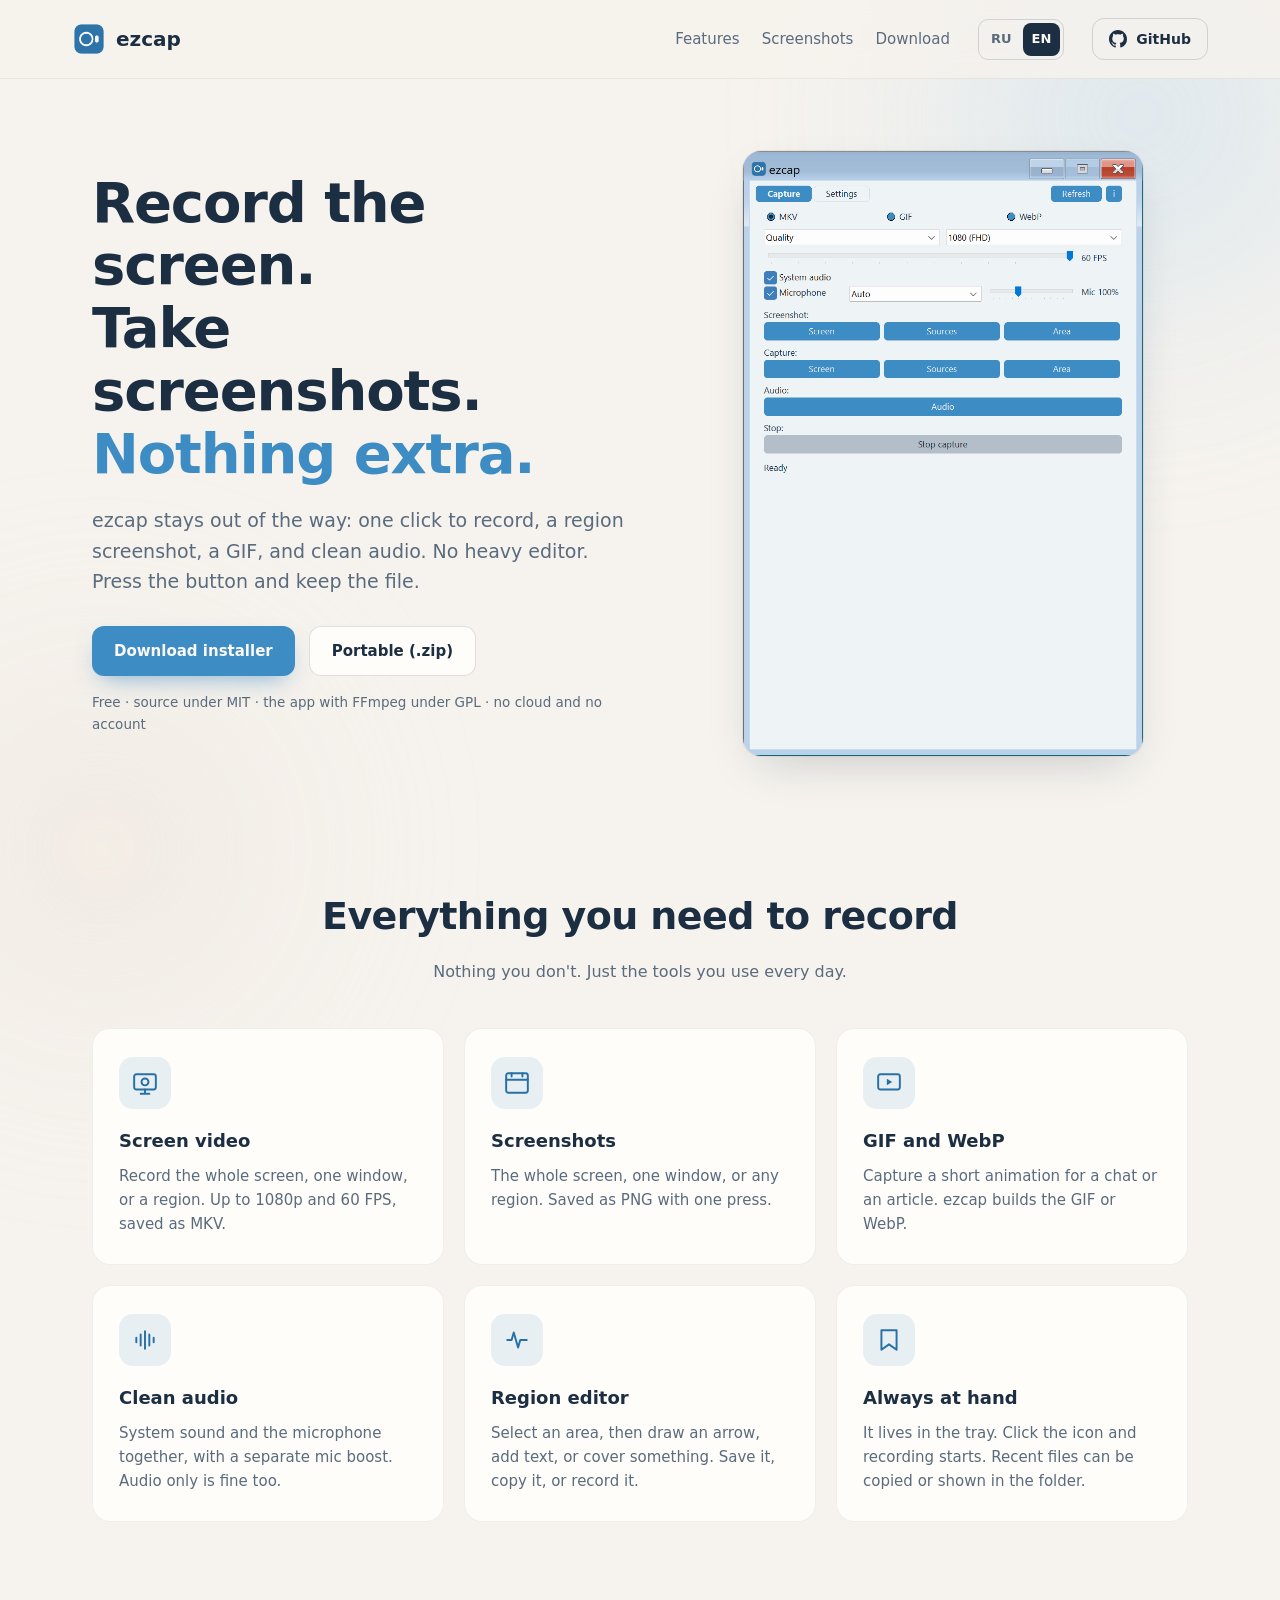
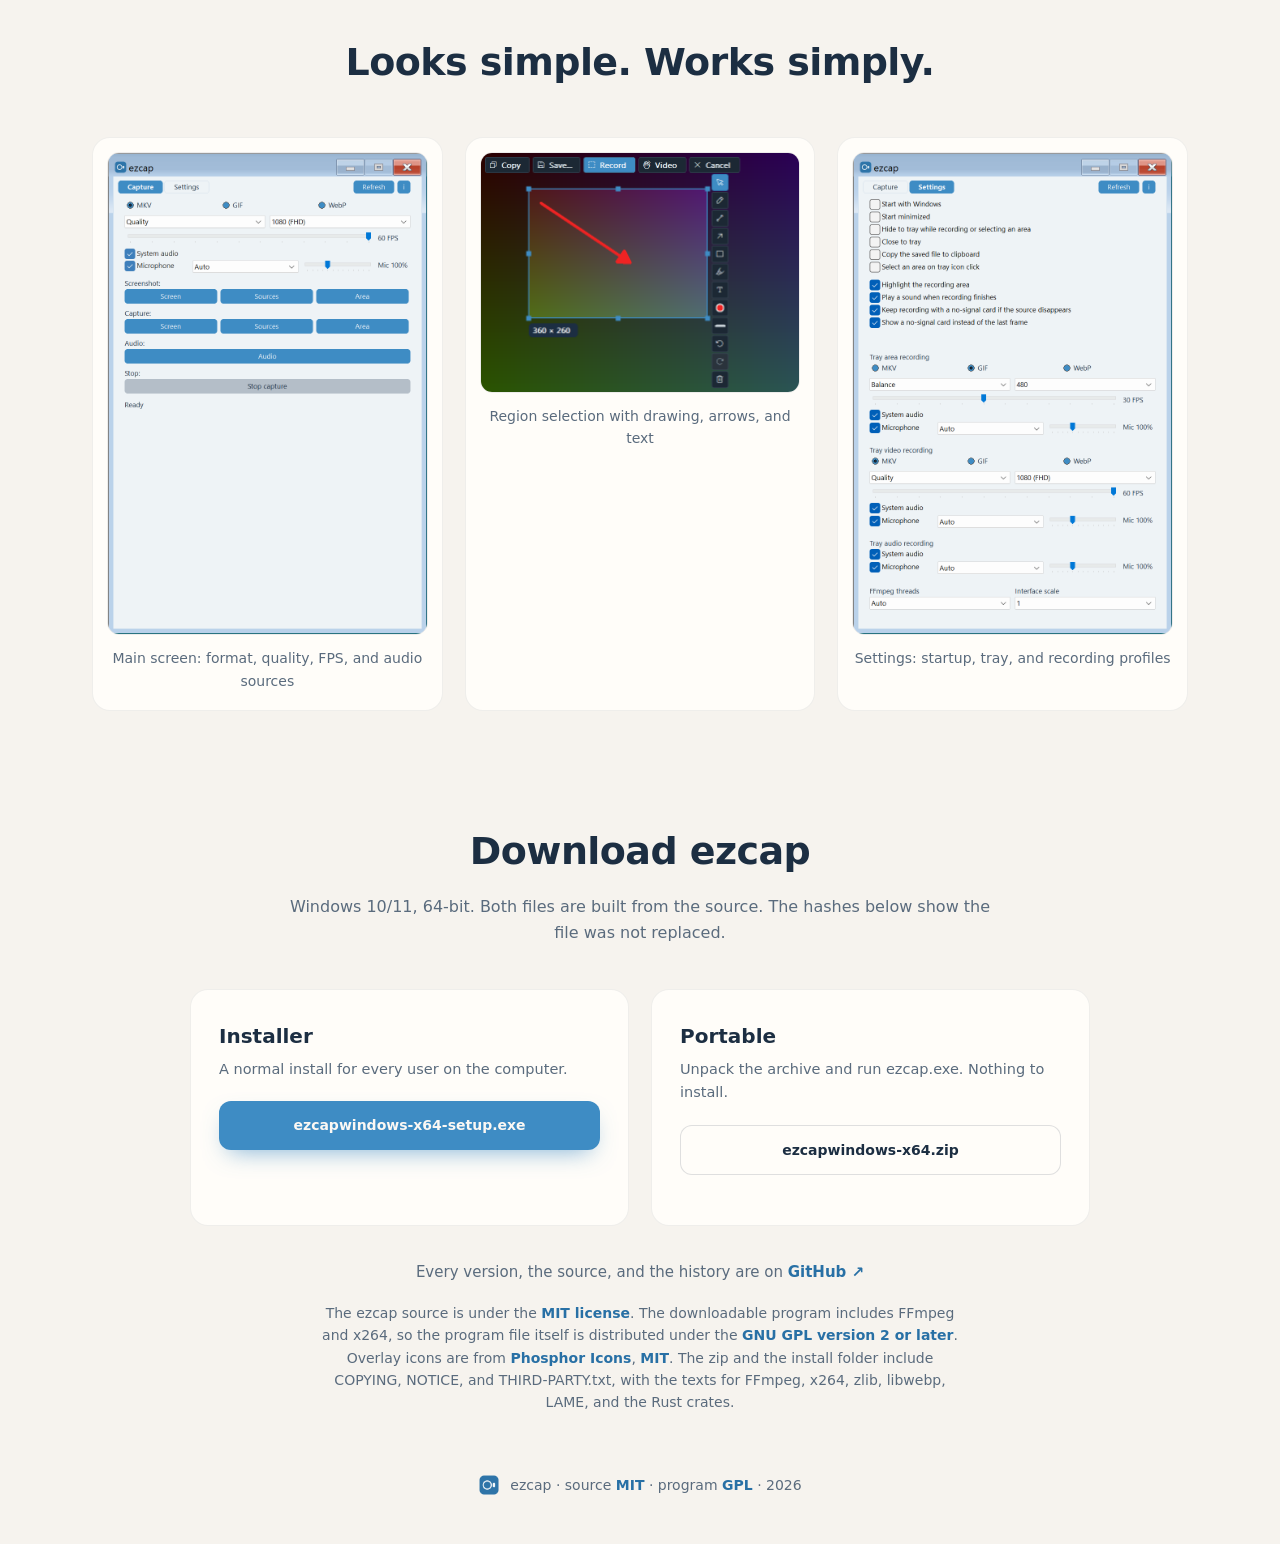
==== site/en/index.html @ 83a499a3 "Publish the bilingual site and the neural-network notice. The site offers Russian and English, state" ====
<!DOCTYPE html>
<html lang="en" data-size-unit="MB">
<head>
  <meta charset="UTF-8">
  <meta name="viewport" content="width=device-width, initial-scale=1.0">
  <title>ezcap — screen recorder and screenshots for Windows</title>
  <meta name="description" content="ezcap records the screen, a window, or a region, and takes screenshots and short GIFs. A free app for Windows 10 and 11, with no account.">
  <meta name="robots" content="index, follow">
  <meta name="theme-color" content="#3e8cc4">
  <link rel="canonical" href="https://machine202502.github.io/ezcap/en/">
  <link rel="alternate" hreflang="ru" href="https://machine202502.github.io/ezcap/">
  <link rel="alternate" hreflang="en" href="https://machine202502.github.io/ezcap/en/">
  <link rel="alternate" hreflang="x-default" href="https://machine202502.github.io/ezcap/en/">
  <meta property="og:type" content="website">
  <meta property="og:site_name" content="ezcap">
  <meta property="og:locale" content="en_US">
  <meta property="og:locale:alternate" content="ru_RU">
  <meta property="og:title" content="ezcap — screen recorder and screenshots for Windows">
  <meta property="og:description" content="Record the screen, a window, or a region. Take screenshots and short GIFs. Free for Windows 10 and 11.">
  <meta property="og:url" content="https://machine202502.github.io/ezcap/en/">
  <meta property="og:image" content="https://machine202502.github.io/ezcap/assets/icon.png">
  <meta name="twitter:card" content="summary">
  <meta name="twitter:title" content="ezcap — screen recorder and screenshots for Windows">
  <meta name="twitter:description" content="Record the screen, a window, or a region. Take screenshots and short GIFs. Free for Windows 10 and 11.">
  <meta name="twitter:image" content="https://machine202502.github.io/ezcap/assets/icon.png">
  <script type="application/ld+json">
  {
    "@context": "https://schema.org",
    "@type": "SoftwareApplication",
    "name": "ezcap",
    "applicationCategory": "MultimediaApplication",
    "operatingSystem": "Windows 10, Windows 11",
    "inLanguage": "en",
    "url": "https://machine202502.github.io/ezcap/en/",
    "downloadUrl": "https://github.com/machine202502/ezcap/releases/latest",
    "description": "Screen, window, and region recording, plus screenshots and short GIFs for Windows.",
    "offers": { "@type": "Offer", "price": "0", "priceCurrency": "USD" }
  }
  </script>
  <link rel="icon" type="image/png" href="../assets/icon.png">
  <link rel="stylesheet" href="../styles.css">
  <script>
    (function () {
      var chosen = null;
      try { chosen = localStorage.getItem("ezcap-lang"); } catch (e) {}
      var want = chosen === "ru" || chosen === "en" ? chosen : null;
      if (!want) {
        var langs = navigator.languages || [navigator.language || "en"];
        want = "en";
        for (var i = 0; i < langs.length; i++) {
          var tag = String(langs[i]).toLowerCase();
          if (tag.indexOf("ru") === 0) { want = "ru"; break; }
          if (tag.indexOf("en") === 0) { want = "en"; break; }
        }
      }
      var here = document.documentElement.lang.indexOf("ru") === 0 ? "ru" : "en";
      var bot = /bot|crawl|spider|slurp|facebookexternalhit|preview/i.test(navigator.userAgent);
      if (!bot && want !== here) location.replace(here === "ru" ? "en/" : "../");
    })();
  </script>
</head>
<body>

  <div class="blob blob-a" aria-hidden="true"></div>
  <div class="blob blob-b" aria-hidden="true"></div>

  <header class="nav">
    <a class="brand" href="#top">
      <img src="../assets/icon.png" alt="ezcap" width="34" height="34">
      <span>ezcap</span>
    </a>
    <nav class="nav-links">
      <a href="#features">Features</a>
      <a href="#screens">Screenshots</a>
      <a href="#download">Download</a>
    </nav>
    <nav class="langs" aria-label="Language">
      <a href="../" hreflang="ru" lang="ru" data-lang-set="ru">RU</a>
      <a href="./" hreflang="en" lang="en" data-lang-set="en" aria-current="true">EN</a>
    </nav>
    <a class="btn btn-ghost" href="https://github.com/machine202502/ezcap" target="_blank" rel="noopener">
      <svg viewBox="0 0 16 16" width="18" height="18" fill="currentColor" aria-hidden="true"><path d="M8 0C3.58 0 0 3.58 0 8c0 3.54 2.29 6.53 5.47 7.59.4.07.55-.17.55-.38 0-.19-.01-.82-.01-1.49-2.01.37-2.53-.49-2.69-.94-.09-.23-.48-.94-.82-1.13-.28-.15-.68-.52-.01-.53.63-.01 1.08.58 1.23.82.72 1.21 1.87.87 2.33.66.07-.52.28-.87.51-1.07-1.78-.2-3.64-.89-3.64-3.95 0-.87.31-1.59.82-2.15-.08-.2-.36-1.02.08-2.12 0 0 .67-.21 2.2.82.64-.18 1.32-.27 2-.27s1.36.09 2 .27c1.53-1.04 2.2-.82 2.2-.82.44 1.1.16 1.92.08 2.12.51.56.82 1.27.82 2.15 0 3.07-1.87 3.75-3.65 3.95.29.25.54.73.54 1.48 0 1.07-.01 1.93-.01 2.2 0 .21.15.46.55.38A8.01 8.01 0 0 0 16 8c0-4.42-3.58-8-8-8Z"/></svg>
      GitHub
    </a>
  </header>

  <main id="top">

    <section class="hero">
      <div class="hero-text reveal">
        <span class="pill" data-version>version @@VERSION@@ · Windows 10/11, 64-bit</span>
        <h1>Record the screen.<br>Take screenshots.<br><span class="accent">Nothing extra.</span></h1>
        <p class="lead">
          ezcap stays out of the way: one click to record, a region screenshot,
          a GIF, and clean audio. No heavy editor. Press the button and keep the file.
        </p>
        <div class="hero-actions">
          <a class="btn btn-primary" href="https://github.com/machine202502/ezcap/releases/latest/download/ezcap-@@VERSION@@-windows-x64-setup.exe" data-dl-setup>
            Download installer
          </a>
          <a class="btn btn-secondary" href="https://github.com/machine202502/ezcap/releases/latest/download/ezcap-@@VERSION@@-windows-x64.zip" data-dl-zip>
            Portable (.zip)
          </a>
        </div>
        <p class="hint">Free · source under MIT · the app with FFmpeg under GPL · no cloud and no account</p>
      </div>
      <div class="hero-shot reveal">
        <img src="../assets/main.png" alt="ezcap main window" width="786" height="1188">
      </div>
    </section>

    <section id="features" class="section">
      <h2 class="reveal">Everything you need to record</h2>
      <p class="section-sub reveal">Nothing you don't. Just the tools you use every day.</p>
      <div class="cards">
        <article class="card reveal">
          <div class="card-icon">
            <svg viewBox="0 0 24 24" width="26" height="26" fill="none" stroke="currentColor" stroke-width="1.8" stroke-linecap="round" stroke-linejoin="round"><rect x="2" y="4" width="20" height="14" rx="2"/><path d="M8 22h8M12 18v4"/><circle cx="12" cy="11" r="3.2"/></svg>
          </div>
          <h3>Screen video</h3>
          <p>Record the whole screen, one window, or a region. Up to 1080p and 60 FPS, saved as MKV.</p>
        </article>
        <article class="card reveal">
          <div class="card-icon">
            <svg viewBox="0 0 24 24" width="26" height="26" fill="none" stroke="currentColor" stroke-width="1.8" stroke-linecap="round" stroke-linejoin="round"><rect x="2" y="3" width="20" height="18" rx="2"/><path d="M2 9h20M7 3v3M17 3v3"/></svg>
          </div>
          <h3>Screenshots</h3>
          <p>The whole screen, one window, or any region. Saved as PNG with one press.</p>
        </article>
        <article class="card reveal">
          <div class="card-icon">
            <svg viewBox="0 0 24 24" width="26" height="26" fill="none" stroke="currentColor" stroke-width="1.8" stroke-linecap="round" stroke-linejoin="round"><rect x="2" y="4" width="20" height="14" rx="2"/><path d="m10 8 5 3-5 3V8Z" fill="currentColor" stroke="none"/></svg>
          </div>
          <h3>GIF and WebP</h3>
          <p>Capture a short animation for a chat or an article. ezcap builds the GIF or WebP.</p>
        </article>
        <article class="card reveal">
          <div class="card-icon">
          <svg viewBox="0 0 24 24" width="26" height="26" fill="none" stroke="currentColor" stroke-width="1.8" stroke-linecap="round" stroke-linejoin="round"><path d="M4 10v4M8 7v10M12 4v16M16 7v10M20 10v4"/></svg>
          </div>
          <h3>Clean audio</h3>
          <p>System sound and the microphone together, with a separate mic boost. Audio only is fine too.</p>
        </article>
        <article class="card reveal">
          <div class="card-icon">
            <svg viewBox="0 0 24 24" width="26" height="26" fill="none" stroke="currentColor" stroke-width="1.8" stroke-linecap="round" stroke-linejoin="round"><path d="M3 12h4l2-7 4 14 2-7h6"/></svg>
          </div>
          <h3>Region editor</h3>
          <p>Select an area, then draw an arrow, add text, or cover something. Save it, copy it, or record it.</p>
        </article>
        <article class="card reveal">
          <div class="card-icon">
            <svg viewBox="0 0 24 24" width="26" height="26" fill="none" stroke="currentColor" stroke-width="1.8" stroke-linecap="round" stroke-linejoin="round"><path d="M5 3h14v18l-7-5-7 5V3Z"/></svg>
          </div>
          <h3>Always at hand</h3>
          <p>It lives in the tray. Click the icon and recording starts. Recent files can be copied or shown in the folder.</p>
        </article>
      </div>
    </section>

    <section id="screens" class="section">
      <h2 class="reveal">Looks simple. Works simply.</h2>
      <div class="shots">
        <figure class="shot reveal">
          <img src="../assets/main.png" alt="Capture window" loading="lazy">
          <figcaption>Main screen: format, quality, FPS, and audio sources</figcaption>
        </figure>
        <figure class="shot reveal">
          <img src="../assets/region.png" alt="Region selection with annotations" loading="lazy">
          <figcaption>Region selection with drawing, arrows, and text</figcaption>
        </figure>
        <figure class="shot reveal">
          <img src="../assets/settings.png" alt="Settings" loading="lazy">
          <figcaption>Settings: startup, tray, and recording profiles</figcaption>
        </figure>
      </div>
    </section>

    <section id="download" class="section">
      <h2 class="reveal">Download ezcap</h2>
      <p class="section-sub reveal">Windows 10/11, 64-bit. Both files are built from the source. The hashes below show the file was not replaced.</p>
      <div class="dl-grid">
        <article class="dl-card reveal">
          <h3>Installer</h3>
          <p class="dl-desc">A normal install for every user on the computer.</p>
          <a class="btn btn-primary wide" href="https://github.com/machine202502/ezcap/releases/latest/download/ezcap-@@VERSION@@-windows-x64-setup.exe" data-dl-setup data-fallback="Download installer · Windows x64">
            ezcap<span data-version>-@@VERSION@@-</span>windows-x64-setup.exe
          </a>
          <dl class="meta">
            <div><dt>Size</dt><dd data-size-setup>@@SIZE_SETUP@@ MB</dd></div>
            <div>
              <dt>SHA-256</dt>
              <dd class="hash"><code data-hash-setup>@@HASH_SETUP@@</code>
                <button class="copy" data-copy="setup" title="Copy hash">
                  <svg viewBox="0 0 24 24" width="15" height="15" fill="none" stroke="currentColor" stroke-width="2" stroke-linecap="round" stroke-linejoin="round"><rect x="9" y="9" width="12" height="12" rx="2"/><path d="M5 15V5a2 2 0 0 1 2-2h10"/></svg>
                </button>
              </dd>
            </div>
          </dl>
        </article>
        <article class="dl-card reveal">
          <h3>Portable</h3>
          <p class="dl-desc">Unpack the archive and run ezcap.exe. Nothing to install.</p>
          <a class="btn btn-secondary wide" href="https://github.com/machine202502/ezcap/releases/latest/download/ezcap-@@VERSION@@-windows-x64.zip" data-dl-zip data-fallback="Download portable archive (.zip)">
            ezcap<span data-version>-@@VERSION@@-</span>windows-x64.zip
          </a>
          <dl class="meta">
            <div><dt>Size</dt><dd data-size-zip>@@SIZE_ZIP@@ MB</dd></div>
            <div>
              <dt>SHA-256</dt>
              <dd class="hash"><code data-hash-zip>@@HASH_ZIP@@</code>
                <button class="copy" data-copy="zip" title="Copy hash">
                  <svg viewBox="0 0 24 24" width="15" height="15" fill="none" stroke="currentColor" stroke-width="2" stroke-linecap="round" stroke-linejoin="round"><rect x="9" y="9" width="12" height="12" rx="2"/><path d="M5 15V5a2 2 0 0 1 2-2h10"/></svg>
                </button>
              </dd>
            </div>
          </dl>
        </article>
      </div>
      <p class="reveal gh-note">
        Every version, the source, and the history are on
        <a href="https://github.com/machine202502/ezcap" target="_blank" rel="noopener">GitHub ↗</a>
      </p>
      <p class="reveal license-note">
        The ezcap source is under the
        <a href="https://github.com/machine202502/ezcap/blob/master/LICENSE">MIT license</a>.
        The downloadable program includes FFmpeg and x264, so the program file itself
        is distributed under the
        <a href="https://www.gnu.org/licenses/old-licenses/gpl-2.0.html">GNU GPL version 2 or later</a>.
        Overlay icons are from <a href="https://phosphoricons.com">Phosphor Icons</a>,
        <a href="https://github.com/machine202502/ezcap/blob/master/assets/Phosphor.LICENSE">MIT</a>.
        The zip and the install folder include COPYING, NOTICE, and THIRD-PARTY.txt,
        with the texts for FFmpeg, x264, zlib, libwebp, LAME, and the Rust crates.
      </p>
    </section>

  </main>

  <footer class="footer">
    <img src="../assets/icon.png" alt="" width="22" height="22">
    <span>ezcap · source <a href="https://github.com/machine202502/ezcap/blob/master/LICENSE">MIT</a> · program <a href="https://github.com/machine202502/ezcap/blob/master/COPYING">GPL</a> · <span data-year></span></span>
  </footer>

  <script src="../app.js"></script>
</body>
</html>
---- site/styles.css ----
:root {
  --bg: #f6f3ee;
  --bg-soft: #efe9e0;
  --mist: #eadfd4;
  --accent: #3e8cc4;
  --accent-deep: #2870a5;
  --ink: #1c2e42;
  --ink-soft: #5a6b7d;
  --card: #fffdf9;
  --radius: 18px;
  --shadow: 0 18px 45px -18px rgba(28, 46, 66, 0.25);
}

* { box-sizing: border-box; margin: 0; padding: 0; }

html { scroll-behavior: smooth; }

body {
  font-family: "Inter", "Segoe UI", system-ui, -apple-system, sans-serif;
  background: var(--bg);
  color: var(--ink);
  line-height: 1.6;
  overflow-x: hidden;
}

/* Background blobs */
.blob {
  position: fixed;
  border-radius: 50%;
  filter: blur(90px);
  opacity: 0.55;
  z-index: -1;
  animation: drift 22s ease-in-out infinite alternate;
}
.blob-a {
  width: 46vw; height: 46vw;
  top: -14vw; right: -12vw;
  background: radial-gradient(circle, #bcd9ee 0%, transparent 70%);
}
.blob-b {
  width: 40vw; height: 40vw;
  bottom: -16vw; left: -12vw;
  background: radial-gradient(circle, var(--mist) 0%, transparent 70%);
  animation-delay: -11s;
}
@keyframes drift {
  from { transform: translate(0, 0) scale(1); }
  to   { transform: translate(4vw, 3vw) scale(1.12); }
}

/* Header */
.nav {
  display: flex;
  align-items: center;
  gap: 28px;
  padding: 18px clamp(20px, 6vw, 72px);
  position: sticky;
  top: 0;
  z-index: 10;
  backdrop-filter: blur(14px);
  background: rgba(246, 243, 238, 0.78);
  border-bottom: 1px solid rgba(28, 46, 66, 0.07);
}
.brand {
  display: flex; align-items: center; gap: 10px;
  font-weight: 800; font-size: 20px;
  color: var(--ink); text-decoration: none;
}
.brand img { border-radius: 8px; display: block; }
.nav-links {
  display: flex; gap: 22px; margin-left: auto;
}
.nav-links a {
  color: var(--ink-soft); text-decoration: none;
  font-weight: 500; font-size: 15px;
  transition: color 0.2s ease;
}
.nav-links a:hover { color: var(--accent); }
.langs {
  display: flex;
  gap: 2px;
  padding: 3px;
  border: 1px solid rgba(28, 46, 66, 0.16);
  border-radius: 10px;
}
.langs a {
  color: var(--ink-soft);
  text-decoration: none;
  font-weight: 700;
  font-size: 13px;
  padding: 6px 9px;
  border-radius: 8px;
}
.langs a[aria-current="true"] { background: var(--ink); color: #fbf8f4; }
.langs a:hover { color: var(--accent-deep); }
.langs a[aria-current="true"]:hover { color: #fbf8f4; }

/* Buttons */
.btn {
  display: inline-flex; align-items: center; gap: 9px;
  padding: 12px 22px;
  border-radius: 12px;
  font-weight: 600; font-size: 15px;
  text-decoration: none;
  border: none; cursor: pointer;
  transition: transform 0.18s ease, box-shadow 0.18s ease, background 0.18s ease;
}
.btn:hover { transform: translateY(-2px); }
.btn:active { transform: translateY(0); }
.btn-primary {
  background: var(--accent); color: #fbf8f4;
  box-shadow: 0 10px 24px -10px rgba(62, 140, 196, 0.7);
}
.btn-primary:hover { background: var(--accent-deep); }
.btn-secondary {
  background: var(--card); color: var(--ink);
  border: 1px solid rgba(28, 46, 66, 0.14);
}
.btn-secondary:hover { border-color: var(--accent); color: var(--accent-deep); }
.btn-ghost {
  background: transparent; color: var(--ink);
  border: 1px solid rgba(28, 46, 66, 0.16);
  padding: 9px 16px; font-size: 14px;
}
.btn-ghost:hover { border-color: var(--ink); }
.btn.wide { width: 100%; justify-content: center; font-size: 14px; padding: 13px 14px; }

/* Hero */
.hero {
  display: grid;
  grid-template-columns: minmax(0, 1.05fr) minmax(0, 0.95fr);
  gap: clamp(28px, 5vw, 64px);
  align-items: center;
  padding: clamp(48px, 8vh, 96px) clamp(20px, 6vw, 72px) 40px;
  max-width: 1240px;
  margin: 0 auto;
}
.pill {
  display: inline-block;
  background: var(--mist);
  color: var(--accent-deep);
  font-size: 13px; font-weight: 600;
  padding: 6px 14px; border-radius: 999px;
  margin-bottom: 22px;
}
h1 {
  font-size: clamp(34px, 5vw, 56px);
  font-weight: 800;
  line-height: 1.12;
  letter-spacing: -0.02em;
  margin-bottom: 20px;
}
.accent { color: var(--accent); }
.lead {
  font-size: clamp(16px, 1.6vw, 19px);
  color: var(--ink-soft);
  max-width: 34em;
  margin-bottom: 30px;
}
.hero-actions { display: flex; flex-wrap: wrap; gap: 14px; margin-bottom: 16px; }
.hint { font-size: 13.5px; color: var(--ink-soft); }
.hero-shot {
  justify-self: center;
  max-width: 400px;
}
.hero-shot img {
  width: 100%; height: auto;
  border-radius: var(--radius);
  box-shadow: var(--shadow), 0 0 0 1px rgba(28, 46, 66, 0.06);
  display: block;
}
@keyframes float {
  0%, 100% { transform: translateY(0) rotate(0.4deg); }
  50%      { transform: translateY(-14px) rotate(-0.4deg); }
}

/* Sections */
.section {
  max-width: 1240px;
  margin: 0 auto;
  padding: clamp(56px, 10vh, 110px) clamp(20px, 6vw, 72px) 20px;
}
.section h2 {
  font-size: clamp(26px, 3.4vw, 38px);
  font-weight: 800;
  letter-spacing: -0.015em;
  text-align: center;
}
.section-sub {
  text-align: center;
  color: var(--ink-soft);
  max-width: 44em;
  margin: 12px auto 44px;
}

/* Feature cards */
.cards {
  display: grid;
  grid-template-columns: repeat(auto-fit, minmax(280px, 1fr));
  gap: 20px;
}
.card {
  background: var(--card);
  border: 1px solid rgba(28, 46, 66, 0.07);
  border-radius: var(--radius);
  padding: 28px 26px;
  transition: transform 0.25s ease, box-shadow 0.25s ease;
}
.card:hover {
  transform: translateY(-6px);
  box-shadow: var(--shadow);
}
.card-icon {
  width: 52px; height: 52px;
  border-radius: 14px;
  display: grid; place-items: center;
  background: rgba(62, 140, 196, 0.12);
  color: var(--accent-deep);
  margin-bottom: 18px;
}
.card h3 { font-size: 18px; font-weight: 700; margin-bottom: 8px; }
.card p { font-size: 15px; color: var(--ink-soft); }

/* Screenshots */
.shots {
  display: grid;
  grid-template-columns: repeat(auto-fit, minmax(260px, 1fr));
  gap: 22px;
  margin-top: 44px;
}
.shot {
  background: var(--card);
  border-radius: var(--radius);
  border: 1px solid rgba(28, 46, 66, 0.07);
  padding: 14px 14px 18px;
  transition: transform 0.25s ease, box-shadow 0.25s ease;
}
.shot:hover { transform: translateY(-6px); box-shadow: var(--shadow); }
.shot img {
  width: 100%; height: auto; display: block;
  border-radius: 12px;
  border: 1px solid rgba(28, 46, 66, 0.08);
}
.shot figcaption {
  margin-top: 12px;
  font-size: 14px; color: var(--ink-soft);
  text-align: center;
}

/* Download */
.dl-grid {
  display: grid;
  grid-template-columns: repeat(auto-fit, minmax(320px, 1fr));
  gap: 22px;
  max-width: 900px;
  margin: 0 auto;
}
.dl-card {
  background: var(--card);
  border: 1px solid rgba(28, 46, 66, 0.07);
  border-radius: var(--radius);
  padding: 30px 28px;
}
.dl-card h3 { font-size: 20px; font-weight: 700; }
.dl-desc { color: var(--ink-soft); font-size: 14.5px; margin: 6px 0 20px; }
.meta { margin-top: 20px; display: grid; gap: 12px; }
.meta dt {
  font-size: 12px; font-weight: 700;
  text-transform: uppercase; letter-spacing: 0.06em;
  color: var(--ink-soft);
  margin-bottom: 3px;
}
.meta dd { font-size: 14px; }
.hash { display: flex; align-items: center; gap: 8px; }
.hash code {
  font-family: "Cascadia Mono", Consolas, monospace;
  font-size: 12.5px;
  word-break: break-all;
  background: var(--bg-soft);
  border-radius: 8px;
  padding: 6px 10px;
  flex: 1;
}
.copy {
  flex: none;
  width: 34px; height: 34px;
  border-radius: 9px;
  border: 1px solid rgba(28, 46, 66, 0.14);
  background: var(--card);
  color: var(--ink-soft);
  cursor: pointer;
  display: grid; place-items: center;
  transition: color 0.15s ease, border-color 0.15s ease;
}
.copy:hover { color: var(--accent-deep); border-color: var(--accent); }
.gh-note { text-align: center; margin-top: 34px; color: var(--ink-soft); font-size: 15px; }
.gh-note a { color: var(--accent-deep); font-weight: 600; text-decoration: none; }
.gh-note a:hover { text-decoration: underline; }
.license-note {
  text-align: center;
  max-width: 46em;
  margin: 18px auto 0;
  color: var(--ink-soft);
  font-size: 14px;
}
.license-note a { color: var(--accent-deep); font-weight: 600; text-decoration: none; }
.license-note a:hover { text-decoration: underline; }

/* Footer */
.footer {
  display: flex; align-items: center; justify-content: center; gap: 10px;
  padding: 40px 20px 48px;
  color: var(--ink-soft);
  font-size: 14px;
  text-align: center;
}
.footer a { color: var(--accent-deep); font-weight: 600; text-decoration: none; }
.footer a:hover { text-decoration: underline; }
.footer img { border-radius: 6px; }

/* Entrance animations — pure CSS, no JS dependency */
.reveal {
  animation: rise 0.75s cubic-bezier(0.22, 0.61, 0.36, 1) both;
}
.cards .card:nth-child(2), .shots .shot:nth-child(2), .dl-grid .dl-card:nth-child(2) { animation-delay: 0.12s; }
.cards .card:nth-child(3), .shots .shot:nth-child(3) { animation-delay: 0.24s; }
.cards .card:nth-child(4) { animation-delay: 0.36s; }
.cards .card:nth-child(5) { animation-delay: 0.48s; }
.cards .card:nth-child(6) { animation-delay: 0.6s; }
.hero-shot { animation: rise 0.9s 0.15s cubic-bezier(0.22, 0.61, 0.36, 1) both, float 7s 1.2s ease-in-out infinite; }
@keyframes rise {
  from { opacity: 0; transform: translateY(26px); }
  to   { opacity: 1; transform: translateY(0); }
}
@media (prefers-reduced-motion: reduce) {
  .reveal, .hero-shot { animation: none; }
  .blob { animation: none; }
  html { scroll-behavior: auto; }
}

/* Responsive */
@media (max-width: 900px) {
  .hero { grid-template-columns: 1fr; text-align: center; }
  .lead { margin-left: auto; margin-right: auto; }
  .hero-actions { justify-content: center; }
  .hero-shot { max-width: 330px; }
  .nav-links { display: none; }
}
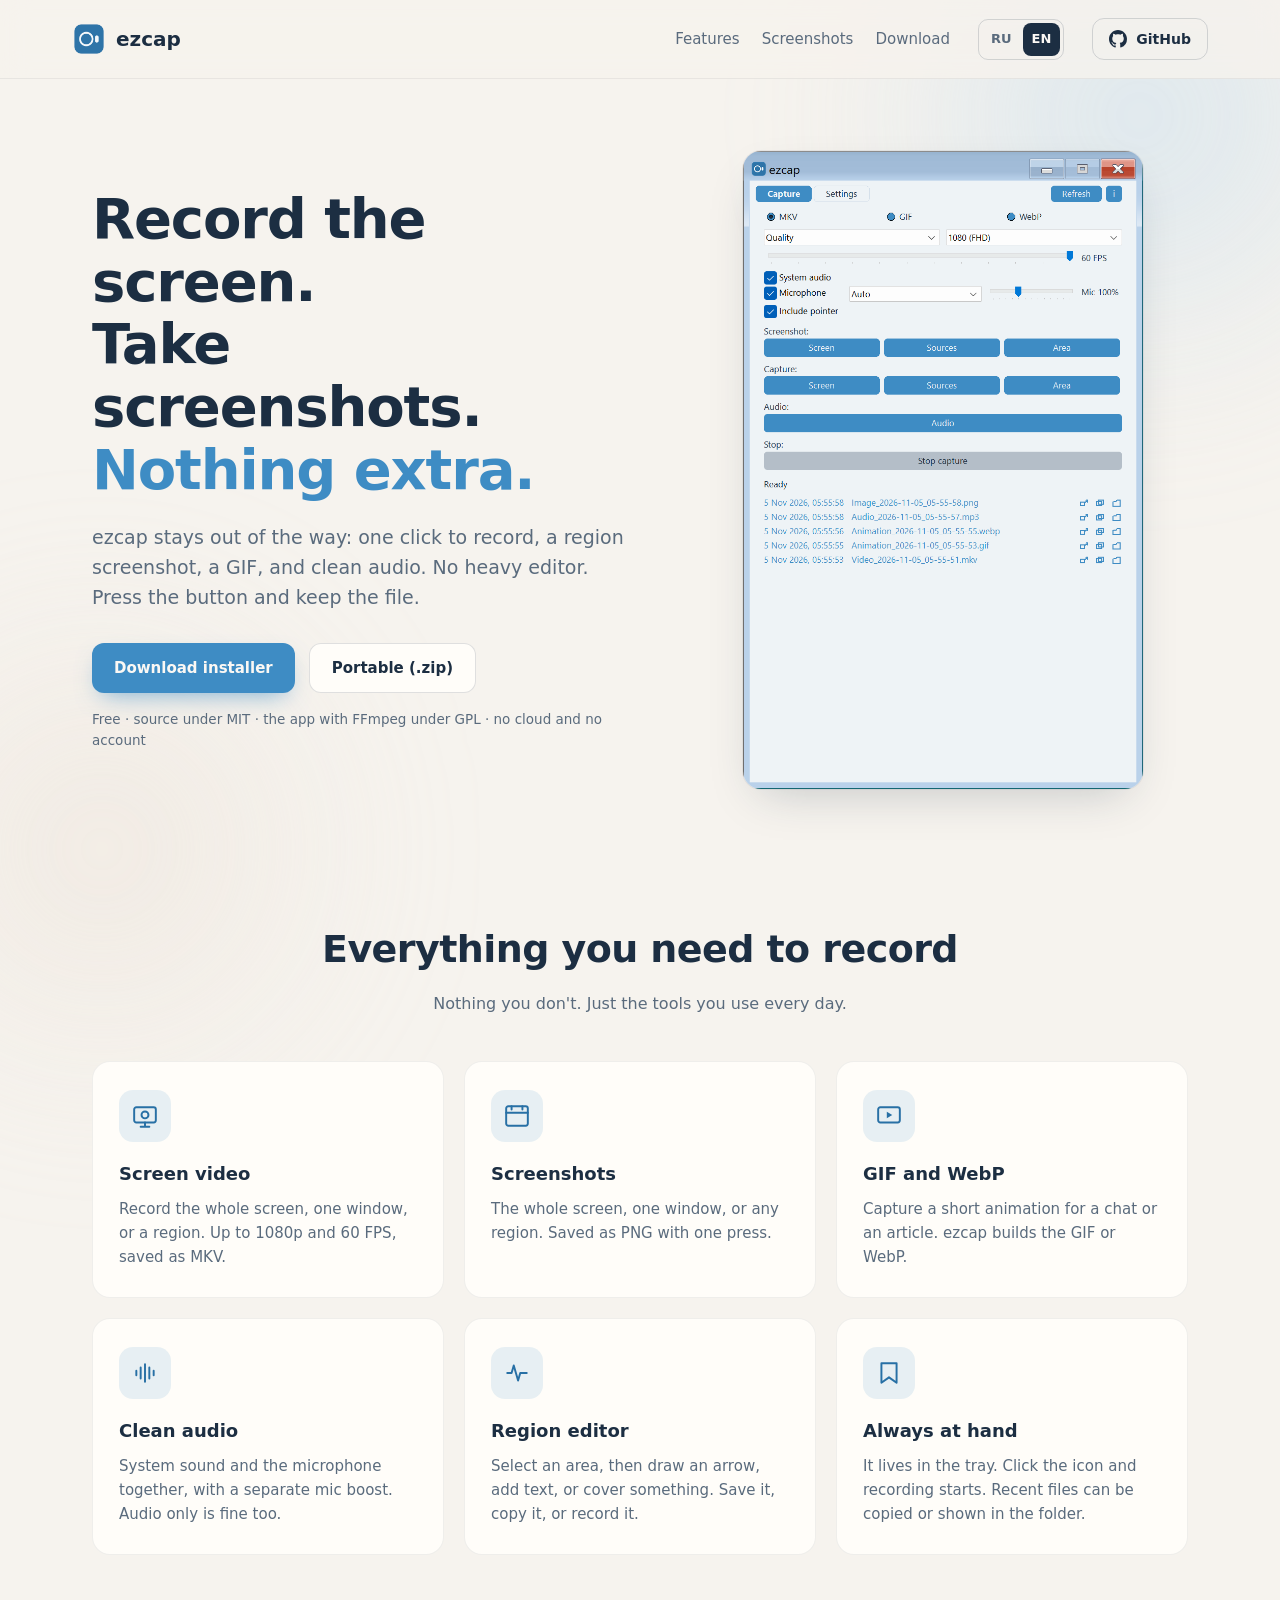
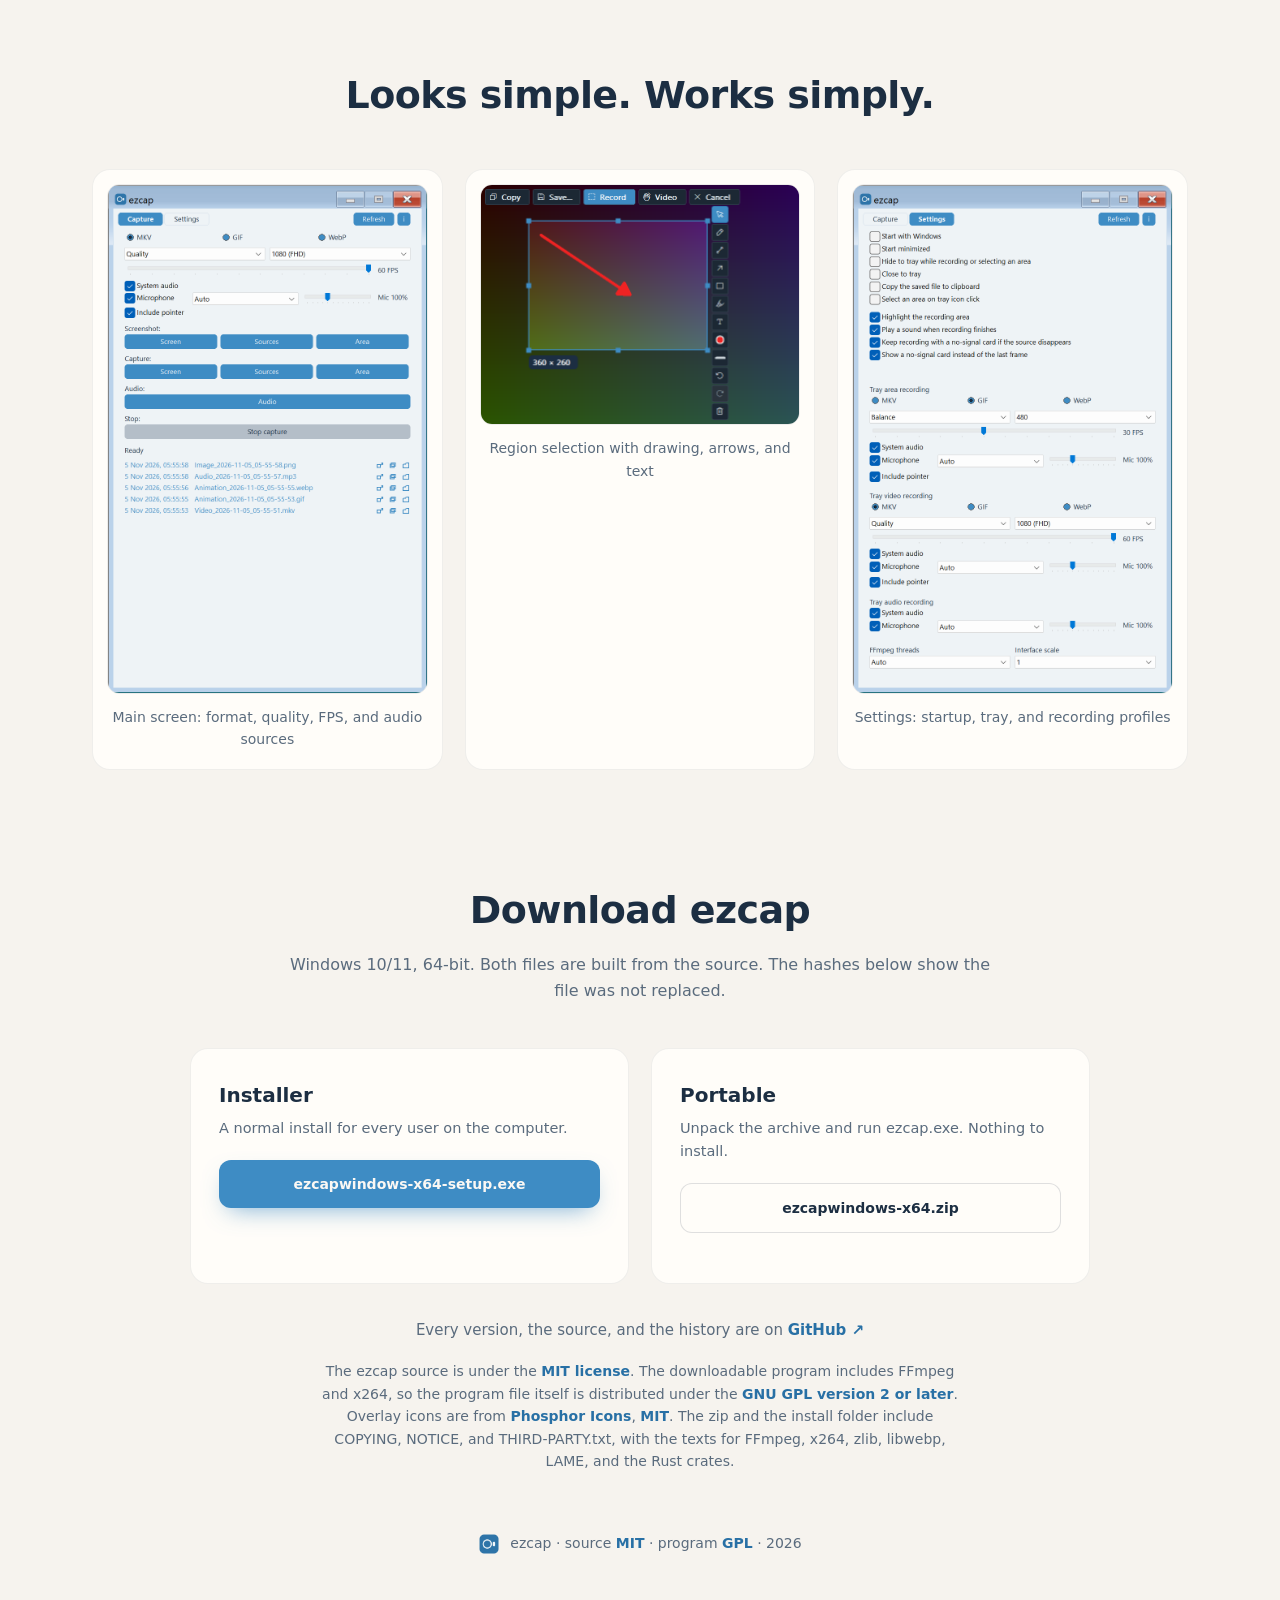
==== commit 3ddfa58f: "Show the pointer checkbox on the site screenshots. The capture and settings pictures now match the c" ====
--- a/site/en/index.html
+++ b/site/en/index.html
@@ -105,7 +105,7 @@
         <p class="hint">Free · source under MIT · the app with FFmpeg under GPL · no cloud and no account</p>
       </div>
       <div class="hero-shot reveal">
-        <img src="../assets/main.png" alt="ezcap main window" width="786" height="1188">
+        <img src="../assets/main.png" alt="ezcap main window" width="786" height="1252">
       </div>
     </section>
 
--- a/site/styles.css
+++ b/site/styles.css
@@ -236,11 +236,17 @@
   transition: transform 0.25s ease, box-shadow 0.25s ease;
 }
 .shot:hover { transform: translateY(-6px); box-shadow: var(--shadow); }
+.shot img,
+.hero-shot img {
+  cursor: zoom-in;
+}
 .shot img {
   width: 100%; height: auto; display: block;
   border-radius: 12px;
   border: 1px solid rgba(28, 46, 66, 0.08);
-}
+  transition: transform 0.35s ease;
+}
+.shot:hover img { transform: scale(1.015); }
 .shot figcaption {
   margin-top: 12px;
   font-size: 14px; color: var(--ink-soft);
@@ -332,10 +338,102 @@
   from { opacity: 0; transform: translateY(26px); }
   to   { opacity: 1; transform: translateY(0); }
 }
+.lightbox {
+  width: 100vw;
+  height: 100vh;
+  max-width: none;
+  max-height: none;
+  margin: 0;
+  padding: 0;
+  border: 0;
+  background: transparent;
+  color: #f7f4ef;
+  overflow: hidden;
+}
+.lightbox[open] { display: grid; place-items: center; }
+.lightbox::backdrop {
+  background: rgba(14, 22, 32, 0.78);
+  backdrop-filter: blur(18px);
+}
+.lightbox-frame {
+  display: flex;
+  flex-direction: column;
+  align-items: center;
+  gap: 14px;
+  max-width: min(920px, calc(100vw - 40px));
+  animation: lightbox-in 0.42s cubic-bezier(0.22, 0.61, 0.36, 1);
+}
+.lightbox-frame img {
+  display: block;
+  max-width: 100%;
+  max-height: calc(100vh - 130px);
+  width: auto;
+  height: auto;
+  object-fit: contain;
+  border-radius: 18px;
+  box-shadow: 0 28px 80px rgba(0, 0, 0, 0.45);
+  background: #fffdf9;
+}
+.lightbox-frame figcaption {
+  font-size: 15px;
+  text-align: center;
+  color: rgba(247, 244, 239, 0.86);
+}
+.lightbox-close,
+.lightbox-nav {
+  position: fixed;
+  border: 0;
+  color: #f7f4ef;
+  background: rgba(255, 253, 249, 0.14);
+  cursor: pointer;
+  display: grid;
+  place-items: center;
+  transition: background 0.2s ease, transform 0.2s ease;
+}
+.lightbox-close:hover,
+.lightbox-nav:hover { background: rgba(255, 253, 249, 0.26); transform: scale(1.06); }
+.lightbox-close {
+  top: 18px;
+  right: 18px;
+  width: 44px;
+  height: 44px;
+  border-radius: 50%;
+}
+.lightbox-nav {
+  top: 50%;
+  width: 46px;
+  height: 46px;
+  border-radius: 50%;
+  translate: 0 -50%;
+}
+.lightbox-prev { left: 16px; }
+.lightbox-next { right: 16px; }
+.lightbox.is-closing .lightbox-frame { animation: lightbox-out 0.24s ease forwards; }
+.lightbox[open]::backdrop { animation: lightbox-fade 0.35s ease; }
+.lightbox.is-closing::backdrop { animation: lightbox-fade-out 0.24s ease forwards; }
+@keyframes lightbox-in {
+  from { opacity: 0; transform: scale(0.94) translateY(22px); }
+  to { opacity: 1; transform: none; }
+}
+@keyframes lightbox-out {
+  to { opacity: 0; transform: scale(0.96) translateY(12px); }
+}
+@keyframes lightbox-fade {
+  from { opacity: 0; }
+  to { opacity: 1; }
+}
+@keyframes lightbox-fade-out {
+  to { opacity: 0; }
+}
 @media (prefers-reduced-motion: reduce) {
   .reveal, .hero-shot { animation: none; }
   .blob { animation: none; }
   html { scroll-behavior: auto; }
+  .shot img, .lightbox-close, .lightbox-nav { transition: none; }
+  .lightbox-frame,
+  .lightbox[open]::backdrop,
+  .lightbox.is-closing .lightbox-frame,
+  .lightbox.is-closing::backdrop { animation: none; }
 }
 
 /* Responsive */
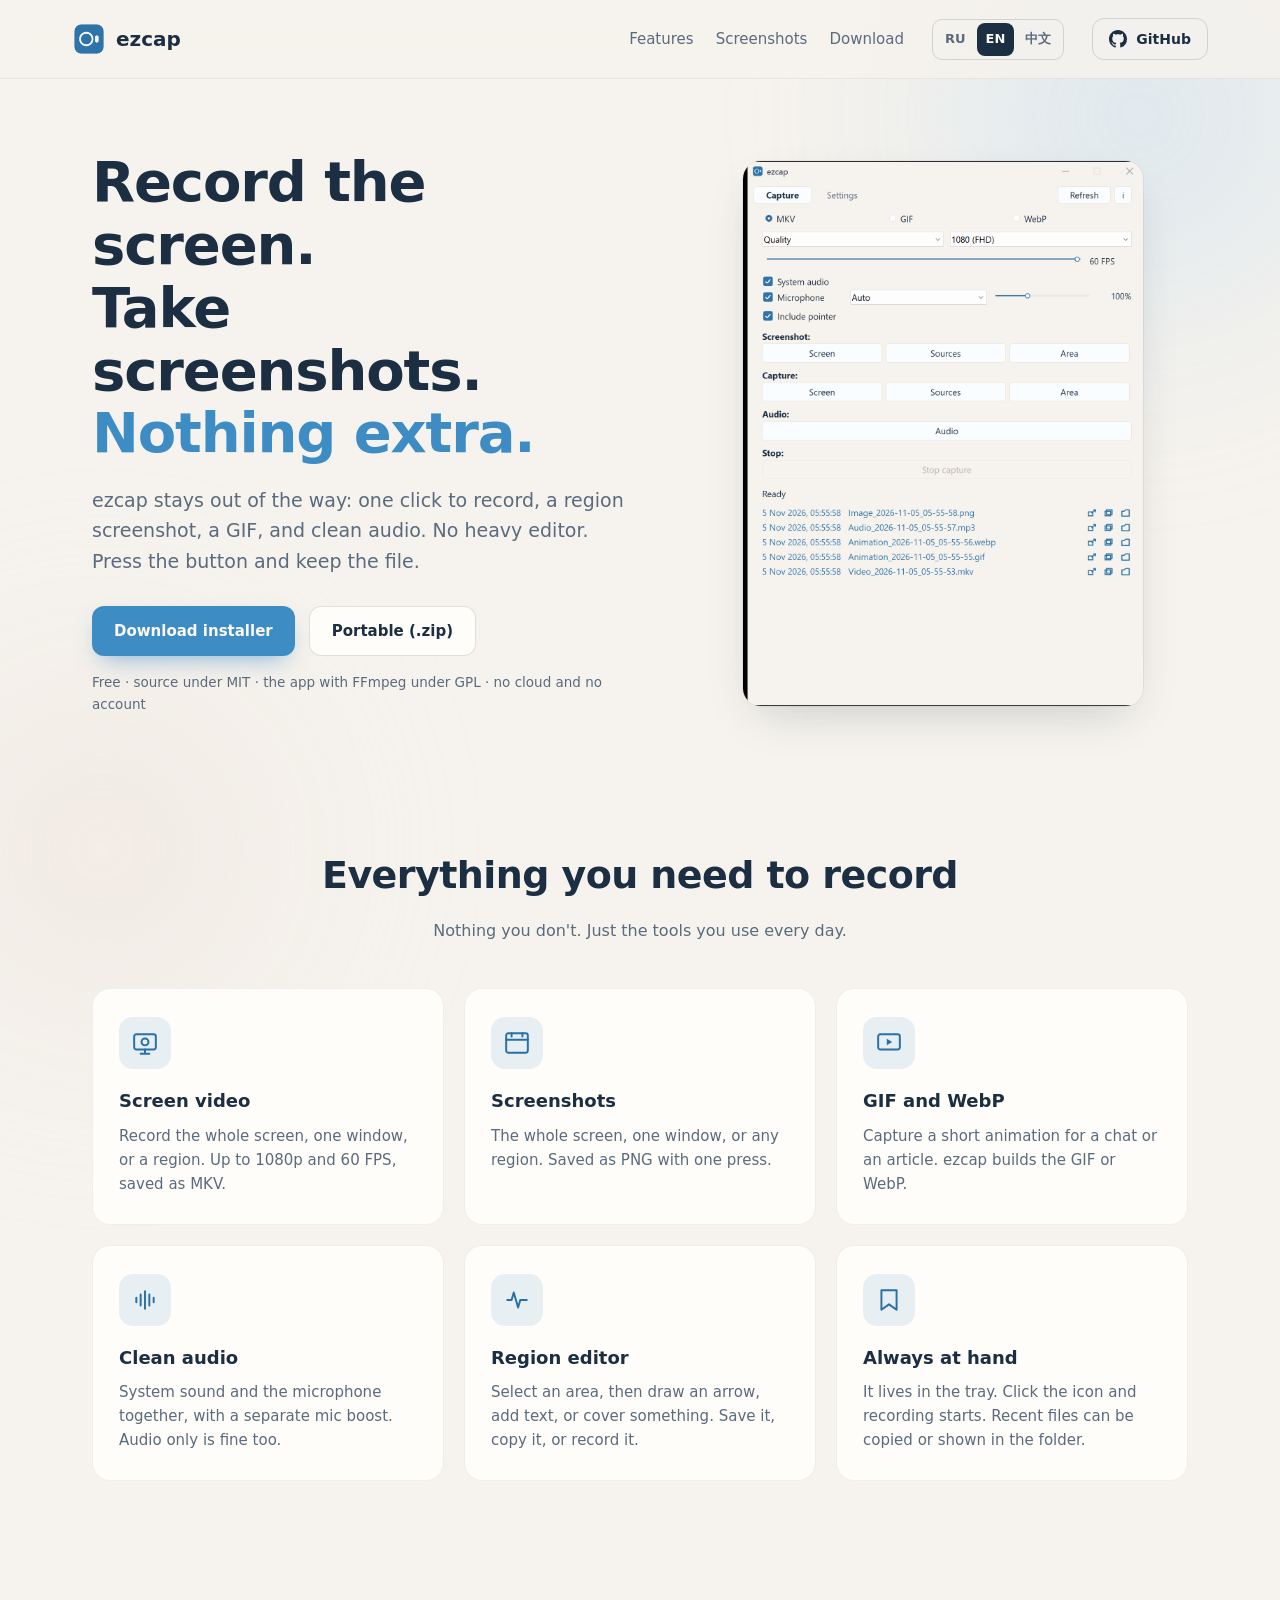
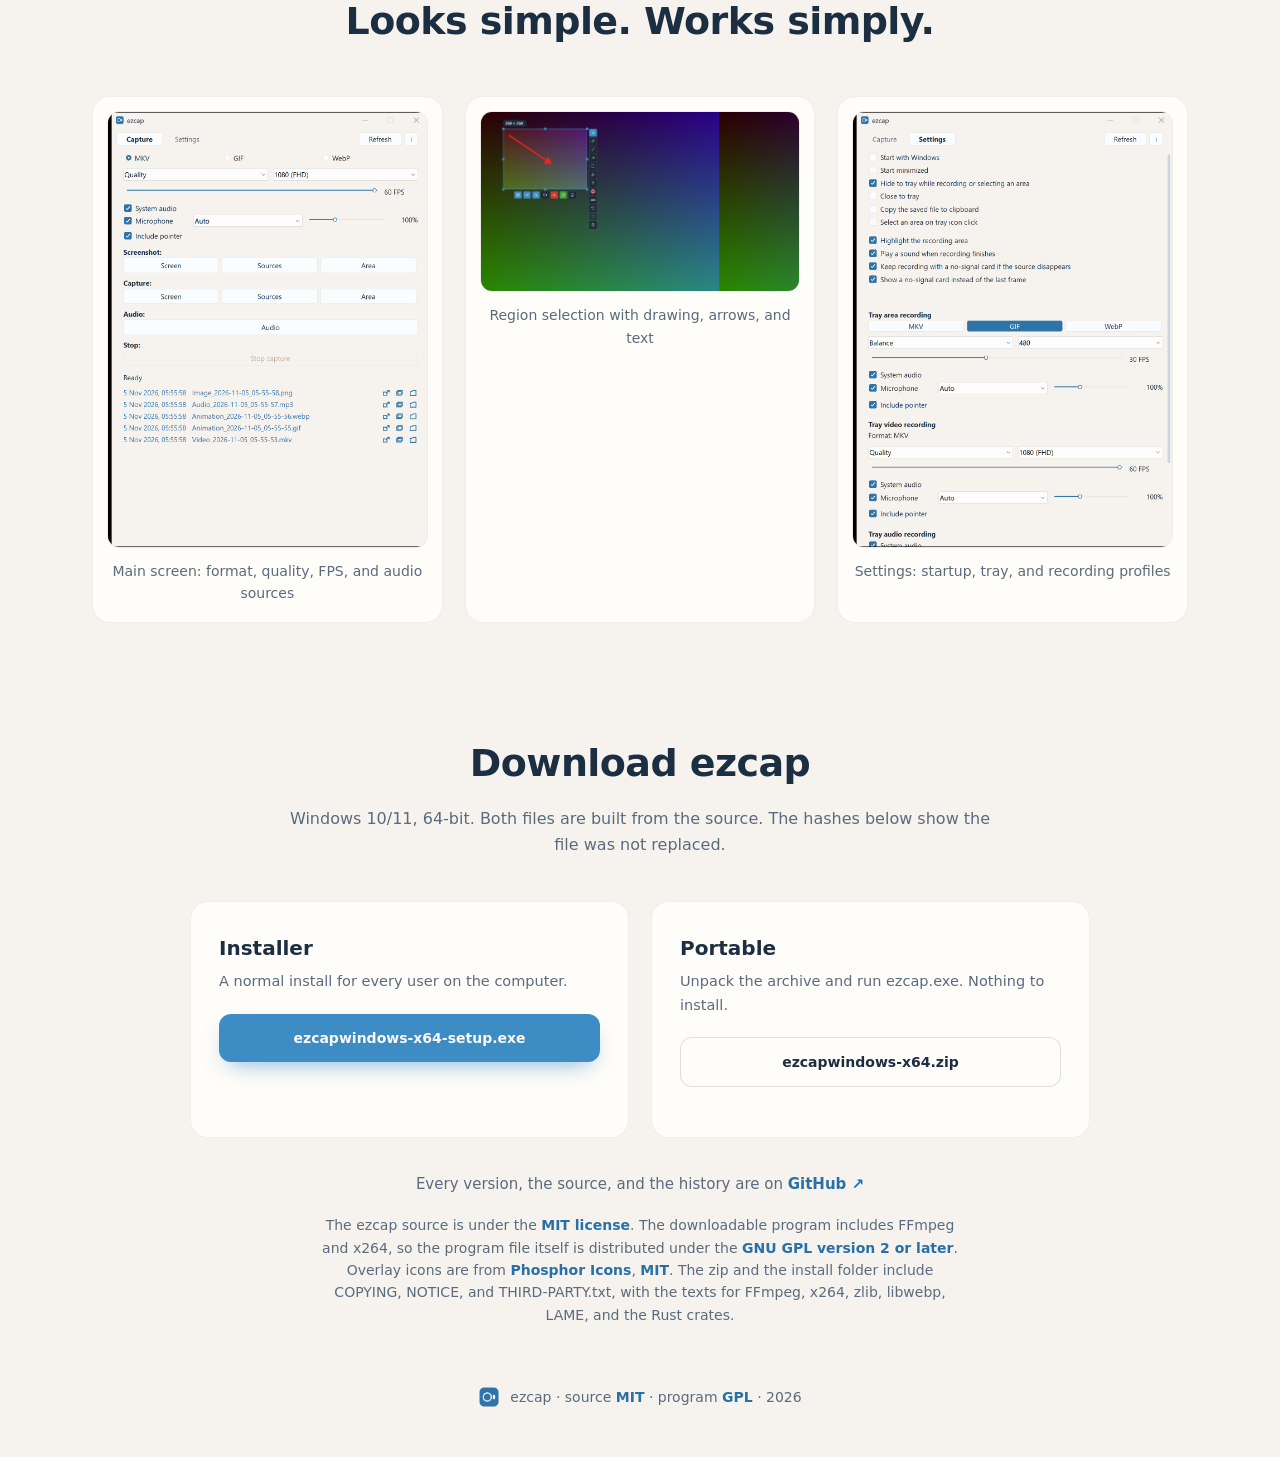
==== commit 9b33bd79: "Restyle the window, localize it, and add a Chinese site. Draw the window in a blue palette from the " ====
--- a/site/en/index.html
+++ b/site/en/index.html
@@ -10,11 +10,13 @@
   <link rel="canonical" href="https://machine202502.github.io/ezcap/en/">
   <link rel="alternate" hreflang="ru" href="https://machine202502.github.io/ezcap/">
   <link rel="alternate" hreflang="en" href="https://machine202502.github.io/ezcap/en/">
+  <link rel="alternate" hreflang="zh" href="https://machine202502.github.io/ezcap/zh/">
   <link rel="alternate" hreflang="x-default" href="https://machine202502.github.io/ezcap/en/">
   <meta property="og:type" content="website">
   <meta property="og:site_name" content="ezcap">
   <meta property="og:locale" content="en_US">
   <meta property="og:locale:alternate" content="ru_RU">
+  <meta property="og:locale:alternate" content="zh_CN">
   <meta property="og:title" content="ezcap — screen recorder and screenshots for Windows">
   <meta property="og:description" content="Record the screen, a window, or a region. Take screenshots and short GIFs. Free for Windows 10 and 11.">
   <meta property="og:url" content="https://machine202502.github.io/ezcap/en/">
@@ -43,19 +45,22 @@
     (function () {
       var chosen = null;
       try { chosen = localStorage.getItem("ezcap-lang"); } catch (e) {}
-      var want = chosen === "ru" || chosen === "en" ? chosen : null;
+      var codes = ["ru", "en", "zh"];
+      var here = document.documentElement.lang.slice(0, 2);
+      var base = here === "ru" ? "" : "../";
+      var want = codes.indexOf(chosen) >= 0 ? chosen : null;
       if (!want) {
         var langs = navigator.languages || [navigator.language || "en"];
-        want = "en";
-        for (var i = 0; i < langs.length; i++) {
+        for (var i = 0; i < langs.length && !want; i++) {
           var tag = String(langs[i]).toLowerCase();
-          if (tag.indexOf("ru") === 0) { want = "ru"; break; }
-          if (tag.indexOf("en") === 0) { want = "en"; break; }
+          for (var j = 0; j < codes.length; j++) {
+            if (tag.indexOf(codes[j]) === 0) { want = codes[j]; break; }
+          }
         }
+        if (!want) { want = "en"; }
       }
-      var here = document.documentElement.lang.indexOf("ru") === 0 ? "ru" : "en";
       var bot = /bot|crawl|spider|slurp|facebookexternalhit|preview/i.test(navigator.userAgent);
-      if (!bot && want !== here) location.replace(here === "ru" ? "en/" : "../");
+      if (!bot && want !== here) { location.replace(base + (want === "ru" ? "" : want + "/")); }
     })();
   </script>
 </head>
@@ -77,6 +82,8 @@
     <nav class="langs" aria-label="Language">
       <a href="../" hreflang="ru" lang="ru" data-lang-set="ru">RU</a>
       <a href="./" hreflang="en" lang="en" data-lang-set="en" aria-current="true">EN</a>
+    
+      <a href="../zh/" hreflang="zh" lang="zh" data-lang-set="zh">中文</a>
     </nav>
     <a class="btn btn-ghost" href="https://github.com/machine202502/ezcap" target="_blank" rel="noopener">
       <svg viewBox="0 0 16 16" width="18" height="18" fill="currentColor" aria-hidden="true"><path d="M8 0C3.58 0 0 3.58 0 8c0 3.54 2.29 6.53 5.47 7.59.4.07.55-.17.55-.38 0-.19-.01-.82-.01-1.49-2.01.37-2.53-.49-2.69-.94-.09-.23-.48-.94-.82-1.13-.28-.15-.68-.52-.01-.53.63-.01 1.08.58 1.23.82.72 1.21 1.87.87 2.33.66.07-.52.28-.87.51-1.07-1.78-.2-3.64-.89-3.64-3.95 0-.87.31-1.59.82-2.15-.08-.2-.36-1.02.08-2.12 0 0 .67-.21 2.2.82.64-.18 1.32-.27 2-.27s1.36.09 2 .27c1.53-1.04 2.2-.82 2.2-.82.44 1.1.16 1.92.08 2.12.51.56.82 1.27.82 2.15 0 3.07-1.87 3.75-3.65 3.95.29.25.54.73.54 1.48 0 1.07-.01 1.93-.01 2.2 0 .21.15.46.55.38A8.01 8.01 0 0 0 16 8c0-4.42-3.58-8-8-8Z"/></svg>
@@ -105,7 +112,7 @@
         <p class="hint">Free · source under MIT · the app with FFmpeg under GPL · no cloud and no account</p>
       </div>
       <div class="hero-shot reveal">
-        <img src="../assets/main.png" alt="ezcap main window" width="786" height="1252">
+        <img src="../assets/main-en.png" alt="ezcap main window" width="1144" height="1560">
       </div>
     </section>
 
@@ -162,7 +169,7 @@
       <h2 class="reveal">Looks simple. Works simply.</h2>
       <div class="shots">
         <figure class="shot reveal">
-          <img src="../assets/main.png" alt="Capture window" loading="lazy">
+          <img src="../assets/main-en.png" alt="Capture window" loading="lazy">
           <figcaption>Main screen: format, quality, FPS, and audio sources</figcaption>
         </figure>
         <figure class="shot reveal">
@@ -170,7 +177,7 @@
           <figcaption>Region selection with drawing, arrows, and text</figcaption>
         </figure>
         <figure class="shot reveal">
-          <img src="../assets/settings.png" alt="Settings" loading="lazy">
+          <img src="../assets/settings-en.png" alt="Settings" loading="lazy">
           <figcaption>Settings: startup, tray, and recording profiles</figcaption>
         </figure>
       </div>
